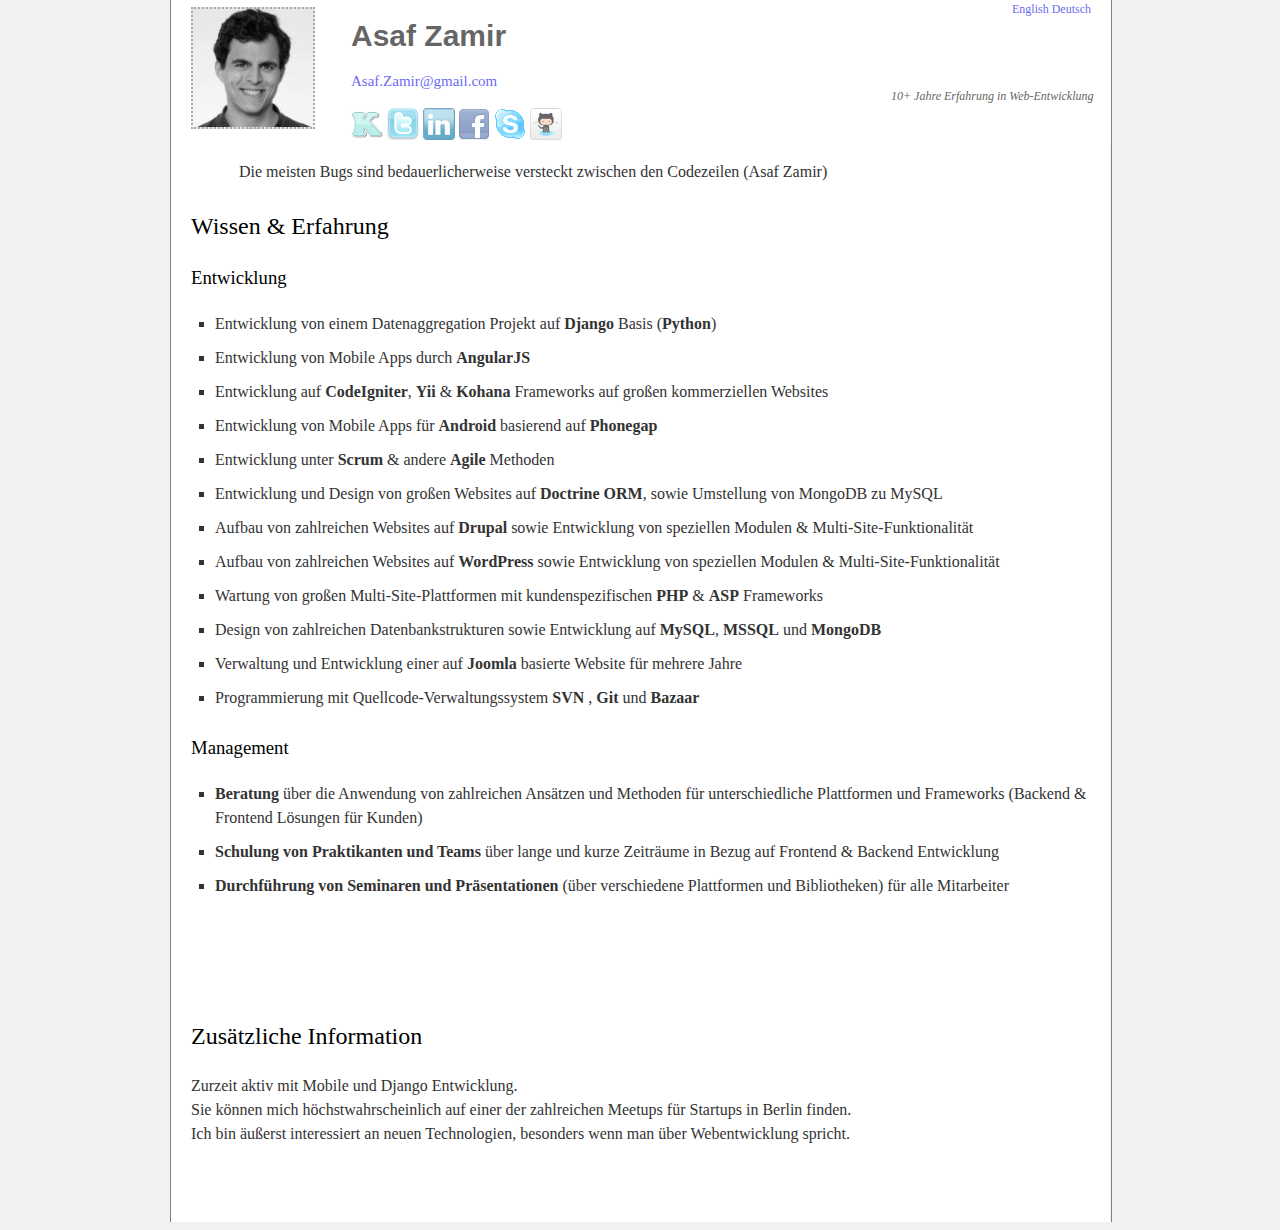
==== index-de.html @ abd453a6 "First Commit" ====
<!DOCTYPE html>

<html lang="de-DE">
<head>
    <meta charset="UTF-8">

    <title>Asaf Zamir | Web &amp; Mobile Berater</title>
    <link href="http://gmpg.org/xfn/11" rel="profile">
    <link href="css/style.min.css" media="all" rel="stylesheet" type="text/css">
    <link href="img/favicon.png" rel="icon" type="image/png">
    <base target="_blank">
    <script type="text/javascript">
//<![CDATA[
            var _gaq = _gaq || [];
            _gaq.push(['_setAccount', 'UA-3499097-8']);
                            _gaq.push(['_trackPageview']);
            (function () {
                var ga = document.createElement('script');
                ga.type = 'text/javascript';
                ga.async = true;
                ga.src = ('https:' == document.location.protocol ? 'https://ssl' : 'http://www') + '.google-analytics.com/ga.js';

                var s = document.getElementsByTagName('script')[0];
                s.parentNode.insertBefore(ga, s);
            })();
            //]]>
    </script>
    <link href='http://hire.kidsil.net/' rel='canonical'>
    <link href='http://hire.kidsil.net/' rel='shortlink'>
    <link href="http://hire.kidsil.net/" hreflang="en" rel="alternate">
    <link href="http://hire.kidsil.net/" hreflang="de" rel="alternate">
</head>

<body class="home page page-template page-template-onecolumn-page-php">
    <div class="hfeed" id="wrapper">
        <div id="header">
            <div id="masthead">
                <div id="branding">
                    <div class="widget widget_polylang">
                        <ul>
                            <li class="lang-item lang-item-en">
                                <a href="http://hire.kidsil.net/" hreflang="en" target="_self">English</a>
                            </li>

                            <li class="lang-item lang-item-de current-lang">
                                <a href="http://hire.kidsil.net/index-de.html" hreflang="de" target="_self">Deutsch</a>
                            </li>
                        </ul>
                    </div>

                    <div id="illustration"></div>

                    <div class="top-content">
                        <h1 id="site-title"><span><a href="http://hire.kidsil.net/de" rel="home" target="_self" title="Asaf Zamir">Asaf Zamir</a></span></h1><span id="contact-info"><a href="mailto:asaf.zamir@gmail.com?subject=Looking%20to%20Hire">Asaf.Zamir@gmail.com</a><br>
                        <br>
                        <span id="social-media"><a href="http://www.kidsil.net/" id="kidsil_link" title="Blog"></a> <a href="http://www.twitter.com/#!/BadToySoldier" id="twitter_link" title="Twitter"></a> <a href="http://www.linkedin.com/in/asafzamir" id="linkedin_link" title="LinkedIn"></a> <a href="http://www.facebook.com/asaf.zamir" id="fb_link" title="Facebook"></a> <a href="skype:kidsil?call" id="skype_link" title="Skype"></a> <a href="http://www.github.com/kidsil" id="github_link" title="GitHub"></a></span></span>

                        <div id="site-description">
                            10+ Jahre Erfahrung in Web-Entwicklung
                        </div>
                    </div>
                </div><!-- #branding -->
            </div><!-- #masthead -->
        </div><!-- #header -->

        <div id="main">
            <div class="one-column" id="container">
                <div id="content">
                    <div class="page type-page status-publish hentry">
                        <div class="entry-content">
                            <div id="cv_info">
                                <blockquote>
                                    <p>Die meisten Bugs sind bedauerlicherweise versteckt zwischen den Codezeilen (Asaf Zamir)</p>
                                </blockquote>
                                <div id="education">
                                    <h2>Wissen &amp; Erfahrung</h2>

                                    <h3>Entwicklung</h3>

                                    <ul>
                                        <li>Entwicklung von einem Datenaggregation Projekt auf <strong>Django</strong> Basis (<strong>Python</strong>)</li>

                                        <li>Entwicklung von Mobile Apps durch <strong>AngularJS</strong></li>

                                        <li>Entwicklung auf <strong>CodeIgniter</strong>, <strong>Yii</strong> &#038; <strong>Kohana</strong> Frameworks auf großen kommerziellen Websites</li>

                                        <li>Entwicklung von Mobile Apps&nbsp;für&nbsp;<strong>Android</strong>&nbsp;basierend auf <strong>Phonegap</strong></li>

                                        <li>Entwicklung unter <strong>Scrum</strong>&nbsp;&#038; andere&nbsp;<strong>Agile</strong>&nbsp;Methoden</li>

                                        <li>Entwicklung und Design von großen Websites auf <strong>Doctrine ORM</strong>,&nbsp;sowie Umstellung von MongoDB zu MySQL</li>

                                        <li>Aufbau von zahlreichen Websites auf <strong>Drupal</strong> sowie Entwicklung von speziellen Modulen &#038; Multi-Site-Funktionalität</li>

                                        <li>Aufbau von zahlreichen Websites auf <strong>WordPress</strong> sowie Entwicklung von speziellen Modulen &#038; Multi-Site-Funktionalität</li>

                                        <li>Wartung von großen Multi-Site-Plattformen mit kundenspezifischen <strong>PHP</strong> &#038; <strong>ASP</strong> Frameworks</li>

                                        <li>Design von zahlreichen Datenbankstrukturen sowie Entwicklung auf <strong>MySQL</strong>,&nbsp;<strong>MSSQL</strong>&nbsp;und&nbsp;<strong>MongoDB</strong></li>

                                        <li>Verwaltung und Entwicklung einer&nbsp;auf <strong>Joomla</strong> basierte Website für mehrere Jahre</li>

                                        <li>Programmierung mit Quellcode-Verwaltungssystem&nbsp;<strong>SVN</strong>&nbsp;,&nbsp;<strong>Git</strong>&nbsp;und&nbsp;<strong>Bazaar</strong></li>
                                    </ul>

                                    <h3>Management</h3>

                                    <ul>
                                        <li><strong>Beratung</strong> über die Anwendung von zahlreichen Ansätzen und Methoden für unterschiedliche Plattformen und Frameworks (Backend &#038; Frontend Lösungen für Kunden)</li>

                                        <li><strong>Schulung von Praktikanten und Teams</strong> über lange und kurze Zeiträume in Bezug auf Frontend &#038; Backend Entwicklung</li>

                                        <li><strong>Durchführung von Seminaren und Präsentationen</strong>&nbsp;(über verschiedene Plattformen und Bibliotheken) für alle Mitarbeiter</li>
                                    </ul>
                                </div>

                                <div id="other">
                                    <h2>Zusätzliche Information</h2>

                                    <p>Zurzeit aktiv mit Mobile und Django Entwicklung.<br>
                                    Sie können mich höchstwahrscheinlich auf einer der zahlreichen Meetups für Startups in Berlin finden.<br>
                                    Ich bin äußerst interessiert an neuen Technologien, besonders wenn man über Webentwicklung spricht.</p>
                                </div>

                                <p>&nbsp;</p>
                            </div>
                        </div><!-- .entry-content -->
                    </div><!-- #post-## -->
                </div><!-- #content -->
            </div><!-- #container -->
        </div><!-- #main -->
    </div><!-- #wrapper -->
</body>
</html>
---- css/style.min.css ----
body{background:#f1f1f1;color:#666;font-size:12px;line-height:18px}.page-title span,body{font-family:Georgia,"Bitstream Charter",serif}#branding,#main,#wrapper,div.menu{margin:0 auto;width:940px}#wrapper{padding:0;background:#fff;margin:20px auto 0;width:940px}#content{color:#333;font-size:16px;line-height:24px}#content ul{margin:0 0 24px 24px;list-style:square;padding:0}h1,h2,h3{clear:both;font-weight:400}#content h1,#content h2,#content h3{color:#000;line-height:1.5em;margin:0 0 20px}a:link,.bitcoin-form{text-decoration:none;opacity:.6}a:hover,.bitcoin-form:hover{opacity:1}#header{position:fixed;top:0;padding:0;background-color:#FFF;overflow:hidden;z-index:2}#site-title{line-height:36px;margin:0 0 18px;width:700px;font-size:30px;font-family:"Helvetica Neue",Arial,Helvetica,"Nimbus Sans L",sans-serif;font-weight:700}#site-title a{color:#000;text-decoration:none}#site-description{clear:right;float:right;font-style:italic;margin:15px 0 18px;width:220px}.top-content{padding-top:15px;margin-left:180px}blockquote{margin:0;padding:0 48px}blockquote p{margin-top:0;margin-bottom:24px}#contact-info{float:left;font-size:15px}#illustration{position:absolute;margin:7px 20px;width:120px;height:118px;border:2px dotted #a9a9a9;background-image:url(../img/me.jpg);background-position:0 -2px;overflow:hidden}#illustration:hover{background-position:120px -2px}#main{margin-top:140px;padding:0}#container{height:inherit}.one-column #content{width:inherit;height:inherit}#wrapper{padding:0}#wrapper > div{border-right:1px solid gray;border-left:1px solid gray}#cv_info{padding:20px}.entry-content{padding:0}p.indentlight{padding-left:15px}#education > ul > li{margin:10px 0}#other{margin-top:120px}#social-media a{width:32px;height:32px;display:inline-block;background-image:url(../img/social_media.png)}#twitter_link{background-position:0 164px}#linkedin_link{background-position:0 131px}#fb_link{background-position:0 99px}#skype_link{background-position:0 65px}#github_link{background-position:0 32px}.widget_polylang{display:inline-block;float:right;margin-right:20px}.widget_polylang ul{list-style-type:none;margin:0}.widget_polylang ul li{display:inline-block}@media only screen and (min-device-width : 320px) and (max-device-width : 480px){#site-title{font-size:50px}#contact-info{font-size:25px}#container li{line-height:40px}#site-description{font-size:20px;margin-right:30px;margin-top:-10px;line-height:26px}}
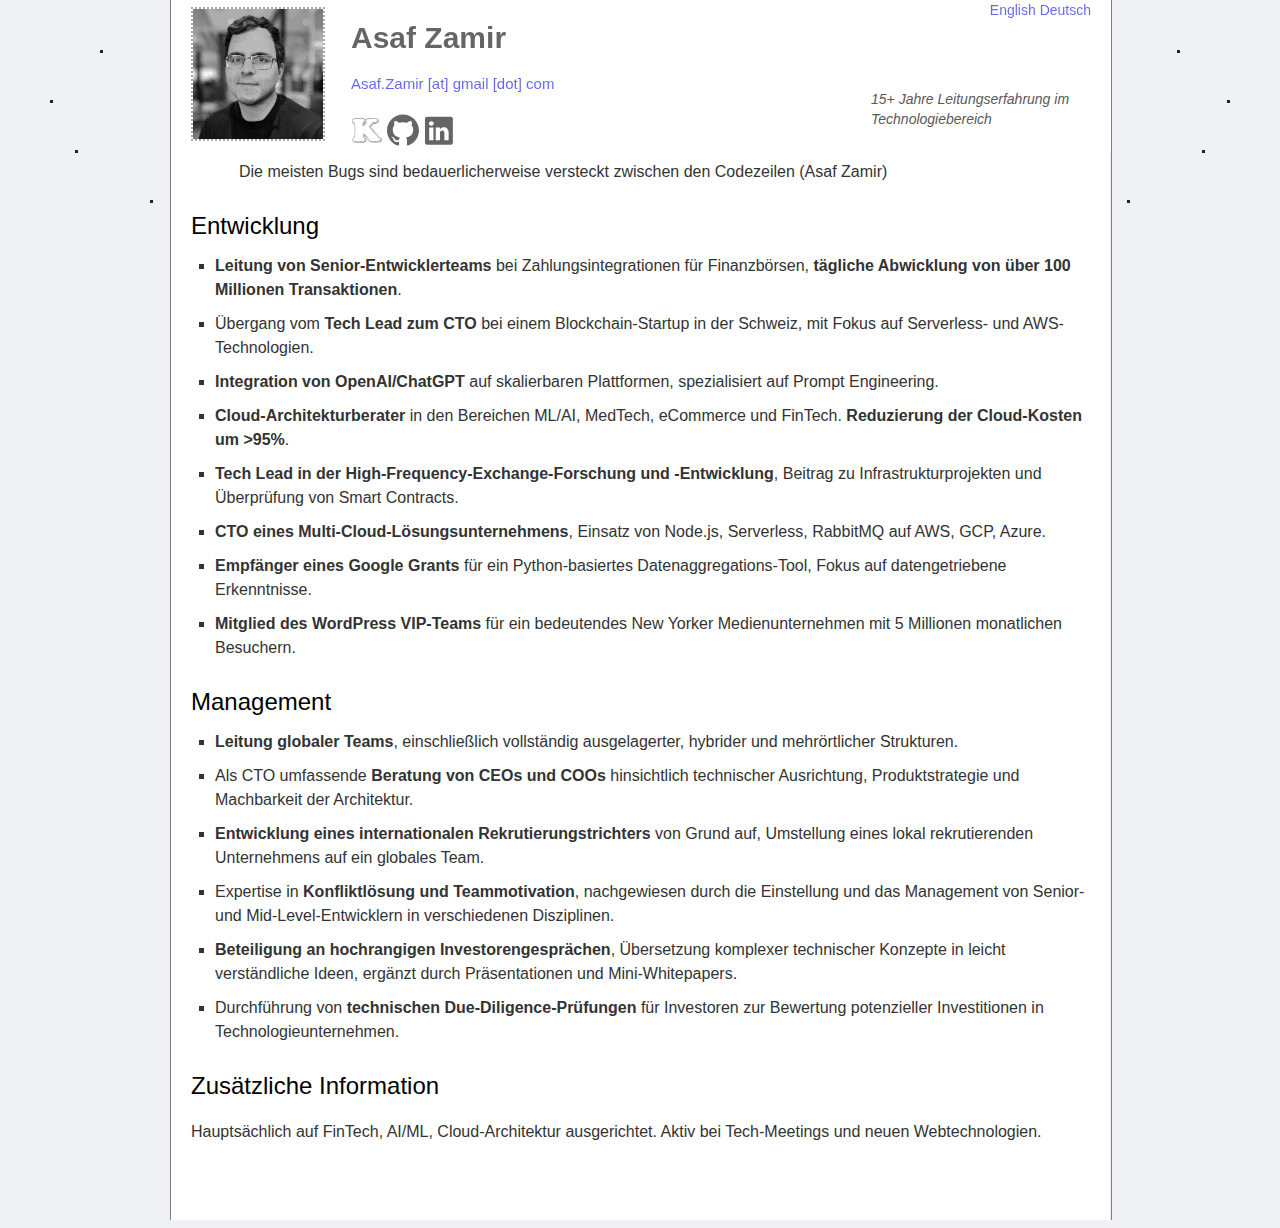
==== commit 521eef81: "Add CSS-based shooting stars, Small copy fixes" ====
--- a/index-de.html
+++ b/index-de.html
@@ -4,27 +4,11 @@
 <head>
     <meta charset="UTF-8">
 
-    <title>Asaf Zamir | Web &amp; Mobile Berater</title>
+    <title>Asaf Zamir | Chief Technology Officer | Cloud, FinTech, Payment Integrations, Serverless</title>
     <link href="http://gmpg.org/xfn/11" rel="profile">
     <link href="css/style.min.css" media="all" rel="stylesheet" type="text/css">
     <link href="img/favicon.png" rel="icon" type="image/png">
     <base target="_blank">
-    <script type="text/javascript">
-//<![CDATA[
-            var _gaq = _gaq || [];
-            _gaq.push(['_setAccount', 'UA-3499097-8']);
-                            _gaq.push(['_trackPageview']);
-            (function () {
-                var ga = document.createElement('script');
-                ga.type = 'text/javascript';
-                ga.async = true;
-                ga.src = ('https:' == document.location.protocol ? 'https://ssl' : 'http://www') + '.google-analytics.com/ga.js';
-
-                var s = document.getElementsByTagName('script')[0];
-                s.parentNode.insertBefore(ga, s);
-            })();
-            //]]>
-    </script>
     <link href='http://hire.kidsil.net/' rel='canonical'>
     <link href='http://hire.kidsil.net/' rel='shortlink'>
     <link href="http://hire.kidsil.net/" hreflang="en" rel="alternate">
@@ -32,6 +16,14 @@
 </head>
 
 <body class="home page page-template page-template-onecolumn-page-php">
+    <div class="star"></div> <!-- star 1 -->
+    <div class="star"></div> <!-- star 2 -->
+    <div class="star"></div> <!-- star 3 -->
+    <div class="star"></div> <!-- star 4 -->
+    <div class="star star-r"></div> <!-- star 5 -->
+    <div class="star star-r"></div> <!-- star 6 -->
+    <div class="star star-r"></div> <!-- star 7 -->
+    <div class="star star-r"></div> <!-- star 8 -->
     <div class="hfeed" id="wrapper">
         <div id="header">
             <div id="masthead">
@@ -48,15 +40,20 @@
                         </ul>
                     </div>
 
-                    <div id="illustration"></div>
-
+                    <div id="illustration"><img src="img/me.png" /></div>
                     <div class="top-content">
-                        <h1 id="site-title"><span><a href="http://hire.kidsil.net/de" rel="home" target="_self" title="Asaf Zamir">Asaf Zamir</a></span></h1><span id="contact-info"><a href="mailto:asaf.zamir@gmail.com?subject=Looking%20to%20Hire">Asaf.Zamir@gmail.com</a><br>
-                        <br>
-                        <span id="social-media"><a href="http://www.kidsil.net/" id="kidsil_link" title="Blog"></a> <a href="http://www.twitter.com/#!/BadToySoldier" id="twitter_link" title="Twitter"></a> <a href="http://www.linkedin.com/in/asafzamir" id="linkedin_link" title="LinkedIn"></a> <a href="http://www.facebook.com/asaf.zamir" id="fb_link" title="Facebook"></a> <a href="skype:kidsil?call" id="skype_link" title="Skype"></a> <a href="http://www.github.com/kidsil" id="github_link" title="GitHub"></a></span></span>
-
+                        <h1 id="site-title"><span><a href="http://hire.kidsil.net/de" rel="home" target="_self" title="Asaf Zamir">Asaf Zamir</a></span></h1>
+                        <span id="contact-info">
+                            <script>document.write('<a href="mailto:' + ['asaf.zamir','gmail.com'].join('@') + '">Asaf.Zamir [at] gmail [dot] com</a>');</script>
+                            <br><br>
+                            <span id="social-media">
+                                <a href="http://www.kidsil.net/" title="Blog"><img src="img/kidsil.svg" /></a>
+                                <a href="http://www.github.com/kidsil" title="GitHub"><img src="img/github.svg" /></a>
+                                <a href="http://www.linkedin.com/in/asafzamir" title="LinkedIn"><img src="img/linkedin.svg" /></a>
+                            </span>
+                        </span>
                         <div id="site-description">
-                            10+ Jahre Erfahrung in Web-Entwicklung
+                            15+ Jahre Leitungserfahrung im Technologiebereich
                         </div>
                     </div>
                 </div><!-- #branding -->
@@ -73,53 +70,30 @@
                                     <p>Die meisten Bugs sind bedauerlicherweise versteckt zwischen den Codezeilen (Asaf Zamir)</p>
                                 </blockquote>
                                 <div id="education">
-                                    <h2>Wissen &amp; Erfahrung</h2>
-
-                                    <h3>Entwicklung</h3>
-
+                                    <h2>Entwicklung</h2>
                                     <ul>
-                                        <li>Entwicklung von einem Datenaggregation Projekt auf <strong>Django</strong> Basis (<strong>Python</strong>)</li>
-
-                                        <li>Entwicklung von Mobile Apps durch <strong>AngularJS</strong></li>
-
-                                        <li>Entwicklung auf <strong>CodeIgniter</strong>, <strong>Yii</strong> &#038; <strong>Kohana</strong> Frameworks auf großen kommerziellen Websites</li>
-
-                                        <li>Entwicklung von Mobile Apps&nbsp;für&nbsp;<strong>Android</strong>&nbsp;basierend auf <strong>Phonegap</strong></li>
-
-                                        <li>Entwicklung unter <strong>Scrum</strong>&nbsp;&#038; andere&nbsp;<strong>Agile</strong>&nbsp;Methoden</li>
-
-                                        <li>Entwicklung und Design von großen Websites auf <strong>Doctrine ORM</strong>,&nbsp;sowie Umstellung von MongoDB zu MySQL</li>
-
-                                        <li>Aufbau von zahlreichen Websites auf <strong>Drupal</strong> sowie Entwicklung von speziellen Modulen &#038; Multi-Site-Funktionalität</li>
-
-                                        <li>Aufbau von zahlreichen Websites auf <strong>WordPress</strong> sowie Entwicklung von speziellen Modulen &#038; Multi-Site-Funktionalität</li>
-
-                                        <li>Wartung von großen Multi-Site-Plattformen mit kundenspezifischen <strong>PHP</strong> &#038; <strong>ASP</strong> Frameworks</li>
-
-                                        <li>Design von zahlreichen Datenbankstrukturen sowie Entwicklung auf <strong>MySQL</strong>,&nbsp;<strong>MSSQL</strong>&nbsp;und&nbsp;<strong>MongoDB</strong></li>
-
-                                        <li>Verwaltung und Entwicklung einer&nbsp;auf <strong>Joomla</strong> basierte Website für mehrere Jahre</li>
-
-                                        <li>Programmierung mit Quellcode-Verwaltungssystem&nbsp;<strong>SVN</strong>&nbsp;,&nbsp;<strong>Git</strong>&nbsp;und&nbsp;<strong>Bazaar</strong></li>
+                                        <li><strong>Leitung von Senior-Entwicklerteams</strong> bei Zahlungsintegrationen für Finanzbörsen, <strong>tägliche Abwicklung von über 100 Millionen Transaktionen</strong>.</li>
+                                        <li>Übergang vom <strong>Tech Lead zum CTO</strong> bei einem Blockchain-Startup in der Schweiz, mit Fokus auf Serverless- und AWS-Technologien.</li>
+                                        <li><strong>Integration von OpenAI/ChatGPT</strong> auf skalierbaren Plattformen, spezialisiert auf Prompt Engineering.</li>
+                                        <li><strong>Cloud-Architekturberater</strong> in den Bereichen ML/AI, MedTech, eCommerce und FinTech. <strong>Reduzierung der Cloud-Kosten um &gt;95%</strong>.</li>
+                                        <li><strong>Tech Lead in der High-Frequency-Exchange-Forschung und -Entwicklung</strong>, Beitrag zu Infrastrukturprojekten und Überprüfung von Smart Contracts.</li>
+                                        <li><strong>CTO eines Multi-Cloud-Lösungsunternehmens</strong>, Einsatz von Node.js, Serverless, RabbitMQ auf AWS, GCP, Azure.</li>
+                                        <li><strong>Empfänger eines Google Grants</strong> für ein Python-basiertes Datenaggregations-Tool, Fokus auf datengetriebene Erkenntnisse.</li>
+                                        <li><strong>Mitglied des WordPress VIP-Teams</strong> für ein bedeutendes New Yorker Medienunternehmen mit 5 Millionen monatlichen Besuchern.</li>
                                     </ul>
-
-                                    <h3>Management</h3>
-
+                                    <h2>Management</h2>
                                     <ul>
-                                        <li><strong>Beratung</strong> über die Anwendung von zahlreichen Ansätzen und Methoden für unterschiedliche Plattformen und Frameworks (Backend &#038; Frontend Lösungen für Kunden)</li>
-
-                                        <li><strong>Schulung von Praktikanten und Teams</strong> über lange und kurze Zeiträume in Bezug auf Frontend &#038; Backend Entwicklung</li>
-
-                                        <li><strong>Durchführung von Seminaren und Präsentationen</strong>&nbsp;(über verschiedene Plattformen und Bibliotheken) für alle Mitarbeiter</li>
+                                        <li><strong>Leitung globaler Teams</strong>, einschließlich vollständig ausgelagerter, hybrider und mehrörtlicher Strukturen.</li>
+                                        <li>Als CTO umfassende <strong>Beratung von CEOs und COOs</strong> hinsichtlich technischer Ausrichtung, Produktstrategie und Machbarkeit der Architektur.</li>
+                                        <li><strong>Entwicklung eines internationalen Rekrutierungstrichters</strong> von Grund auf, Umstellung eines lokal rekrutierenden Unternehmens auf ein globales Team.</li>
+                                        <li>Expertise in <strong>Konfliktlösung und Teammotivation</strong>, nachgewiesen durch die Einstellung und das Management von Senior- und Mid-Level-Entwicklern in verschiedenen Disziplinen.</li>
+                                        <li><strong>Beteiligung an hochrangigen Investorengesprächen</strong>, Übersetzung komplexer technischer Konzepte in leicht verständliche Ideen, ergänzt durch Präsentationen und Mini-Whitepapers.</li>
+                                        <li>Durchführung von <strong>technischen Due-Diligence-Prüfungen</strong> für Investoren zur Bewertung potenzieller Investitionen in Technologieunternehmen.</li>
                                     </ul>
                                 </div>
-
                                 <div id="other">
                                     <h2>Zusätzliche Information</h2>
-
-                                    <p>Zurzeit aktiv mit Mobile und Django Entwicklung.<br>
-                                    Sie können mich höchstwahrscheinlich auf einer der zahlreichen Meetups für Startups in Berlin finden.<br>
-                                    Ich bin äußerst interessiert an neuen Technologien, besonders wenn man über Webentwicklung spricht.</p>
+                                    <p>Hauptsächlich auf FinTech, AI/ML, Cloud-Architektur ausgerichtet. Aktiv bei Tech-Meetings und neuen Webtechnologien.</p>
                                 </div>
 
                                 <p>&nbsp;</p>
--- a/css/style.min.css
+++ b/css/style.min.css
@@ -1 +1 @@
-body{background:#f1f1f1;color:#666;font-size:12px;line-height:18px}.page-title span,body{font-family:Georgia,"Bitstream Charter",serif}#branding,#main,#wrapper,div.menu{margin:0 auto;width:940px}#wrapper{padding:0;background:#fff;margin:20px auto 0;width:940px}#content{color:#333;font-size:16px;line-height:24px}#content ul{margin:0 0 24px 24px;list-style:square;padding:0}h1,h2,h3{clear:both;font-weight:400}#content h1,#content h2,#content h3{color:#000;line-height:1.5em;margin:0 0 20px}a:link,.bitcoin-form{text-decoration:none;opacity:.6}a:hover,.bitcoin-form:hover{opacity:1}#header{position:fixed;top:0;padding:0;background-color:#FFF;overflow:hidden;z-index:2}#site-title{line-height:36px;margin:0 0 18px;width:700px;font-size:30px;font-family:"Helvetica Neue",Arial,Helvetica,"Nimbus Sans L",sans-serif;font-weight:700}#site-title a{color:#000;text-decoration:none}#site-description{clear:right;float:right;font-style:italic;margin:15px 0 18px;width:220px}.top-content{padding-top:15px;margin-left:180px}blockquote{margin:0;padding:0 48px}blockquote p{margin-top:0;margin-bottom:24px}#contact-info{float:left;font-size:15px}#illustration{position:absolute;margin:7px 20px;width:120px;height:118px;border:2px dotted #a9a9a9;background-image:url(../img/me.jpg);background-position:0 -2px;overflow:hidden}#illustration:hover{background-position:120px -2px}#main{margin-top:140px;padding:0}#container{height:inherit}.one-column #content{width:inherit;height:inherit}#wrapper{padding:0}#wrapper > div{border-right:1px solid gray;border-left:1px solid gray}#cv_info{padding:20px}.entry-content{padding:0}p.indentlight{padding-left:15px}#education > ul > li{margin:10px 0}#other{margin-top:120px}#social-media a{width:32px;height:32px;display:inline-block;background-image:url(../img/social_media.png)}#twitter_link{background-position:0 164px}#linkedin_link{background-position:0 131px}#fb_link{background-position:0 99px}#skype_link{background-position:0 65px}#github_link{background-position:0 32px}.widget_polylang{display:inline-block;float:right;margin-right:20px}.widget_polylang ul{list-style-type:none;margin:0}.widget_polylang ul li{display:inline-block}@media only screen and (min-device-width : 320px) and (max-device-width : 480px){#site-title{font-size:50px}#contact-info{font-size:25px}#container li{line-height:40px}#site-description{font-size:20px;margin-right:30px;margin-top:-10px;line-height:26px}}+body {background: #eff1f5;color: #595959;font-size: 14px;line-height: 20px;}@keyframes shootingStar {0% {transform: translateX(0px) translateY(0px);opacity: 0;}50% {opacity: 1;}100% {transform: translateX(300px) translateY(150px);opacity: 0;}}@keyframes shootingStarR {0% {transform: translateX(0px) translateY(0px);opacity: 0;}50% {opacity: 1;}100% {transform: translateX(-300px) translateY(150px);opacity: 0;}}.star {position: absolute;width: 3px;height: 3px;background-color: #222;animation: shootingStar 1s linear infinite;}.star-r {animation: shootingStarR 1s linear infinite;}.star:nth-child(1) {top: 100px;left: 50px;animation-delay: 0s;}.star:nth-child(2) {top: 200px;left: 150px;animation-delay: 0.5s;}.star:nth-child(3) {top: 50px;left: 100px;animation-delay: 1s;}.star:nth-child(4) {top: 150px;left: 75px;animation-delay: 1.5s;}.star:nth-child(5) {top: 100px;right: 50px;animation-delay: 0s;}.star:nth-child(6) {top: 200px;right: 150px;animation-delay: 0.5s;}.star:nth-child(7) {top: 50px;right: 100px;animation-delay: 1s;}.star:nth-child(8) {top: 150px;right: 75px;animation-delay: 1.5s;}.page-title span, body {font-family: 'Helvetica Neue', Arial, sans-serif;}#branding, #main, #wrapper, div.menu {margin: 0 auto;width: 940px;}#wrapper {padding: 0;background: #fff;margin: 20px auto 0 auto;width: 940px;}#content {color: #333;font-size: 16px;line-height: 24px;}#content ul {margin: 0 0 24px 24px;list-style: square;padding: 0;}h1, h2, h3 {clear: both;font-weight: 400;}#content h1, #content h2, #content h3 {color: #000;line-height: 1.5em;margin: 0 0 10px;}a:link, .bitcoin-form {text-decoration:none;opacity:0.6;}a:hover, .bitcoin-form:hover {opacity:1;}#header {position:fixed;top:0;padding:0;background-color: #FFF;overflow:hidden;z-index:2;}#site-title {line-height: 36px;margin: 0 0 18px;width: 700px;font-size: 30px;font-family: "Helvetica Neue",Arial,Helvetica,"Nimbus Sans L",sans-serif;font-weight: 700;}#site-title a {color: #000;text-decoration: none;}#site-description {clear: right;float: right;font-style: italic;margin: 15px 0 18px;width: 240px;}.top-content {padding-top:15px;margin-left:180px;}blockquote {margin: 0;padding: 0 48px;}blockquote p {margin-top: 0;margin-bottom: 24px;}#contact-info {float:left;font-size:15px;}#illustration {position:absolute;margin:7px 20px;width:130px;height:130px;border: 2px dotted darkgray;overflow:hidden;filter: grayscale(1);cursor: pointer;}#illustration:hover {filter: grayscale(0);}#main {margin-top: 140px;padding:0;}#container {height:inherit;}.one-column #content {width:inherit;height:inherit;}#wrapper {padding:0;}#wrapper > div {border-right:1px solid gray;border-left:1px solid gray;}#cv_info {padding: 20px;}.entry-content {padding:0;}p.indentlight {padding-left:15px;}#education > ul > li {margin:10px 0;}#social-media a {display: inline-block;}#social-media img {width: 32px;height: 32px;}.widget_polylang {display: inline-block;float: right;margin-right: 20px;}.widget_polylang ul {list-style-type:none;margin:0;}.widget_polylang ul li {display:inline-block;}@media only screen and (min-device-width : 320px) and (max-device-width : 480px) {#site-title {font-size:50px;}#contact-info {font-size:25px;}#container li {line-height: 40px;}#site-description {font-size: 20px;margin-right: 30px;margin-top: -10px;line-height: 26px;}}